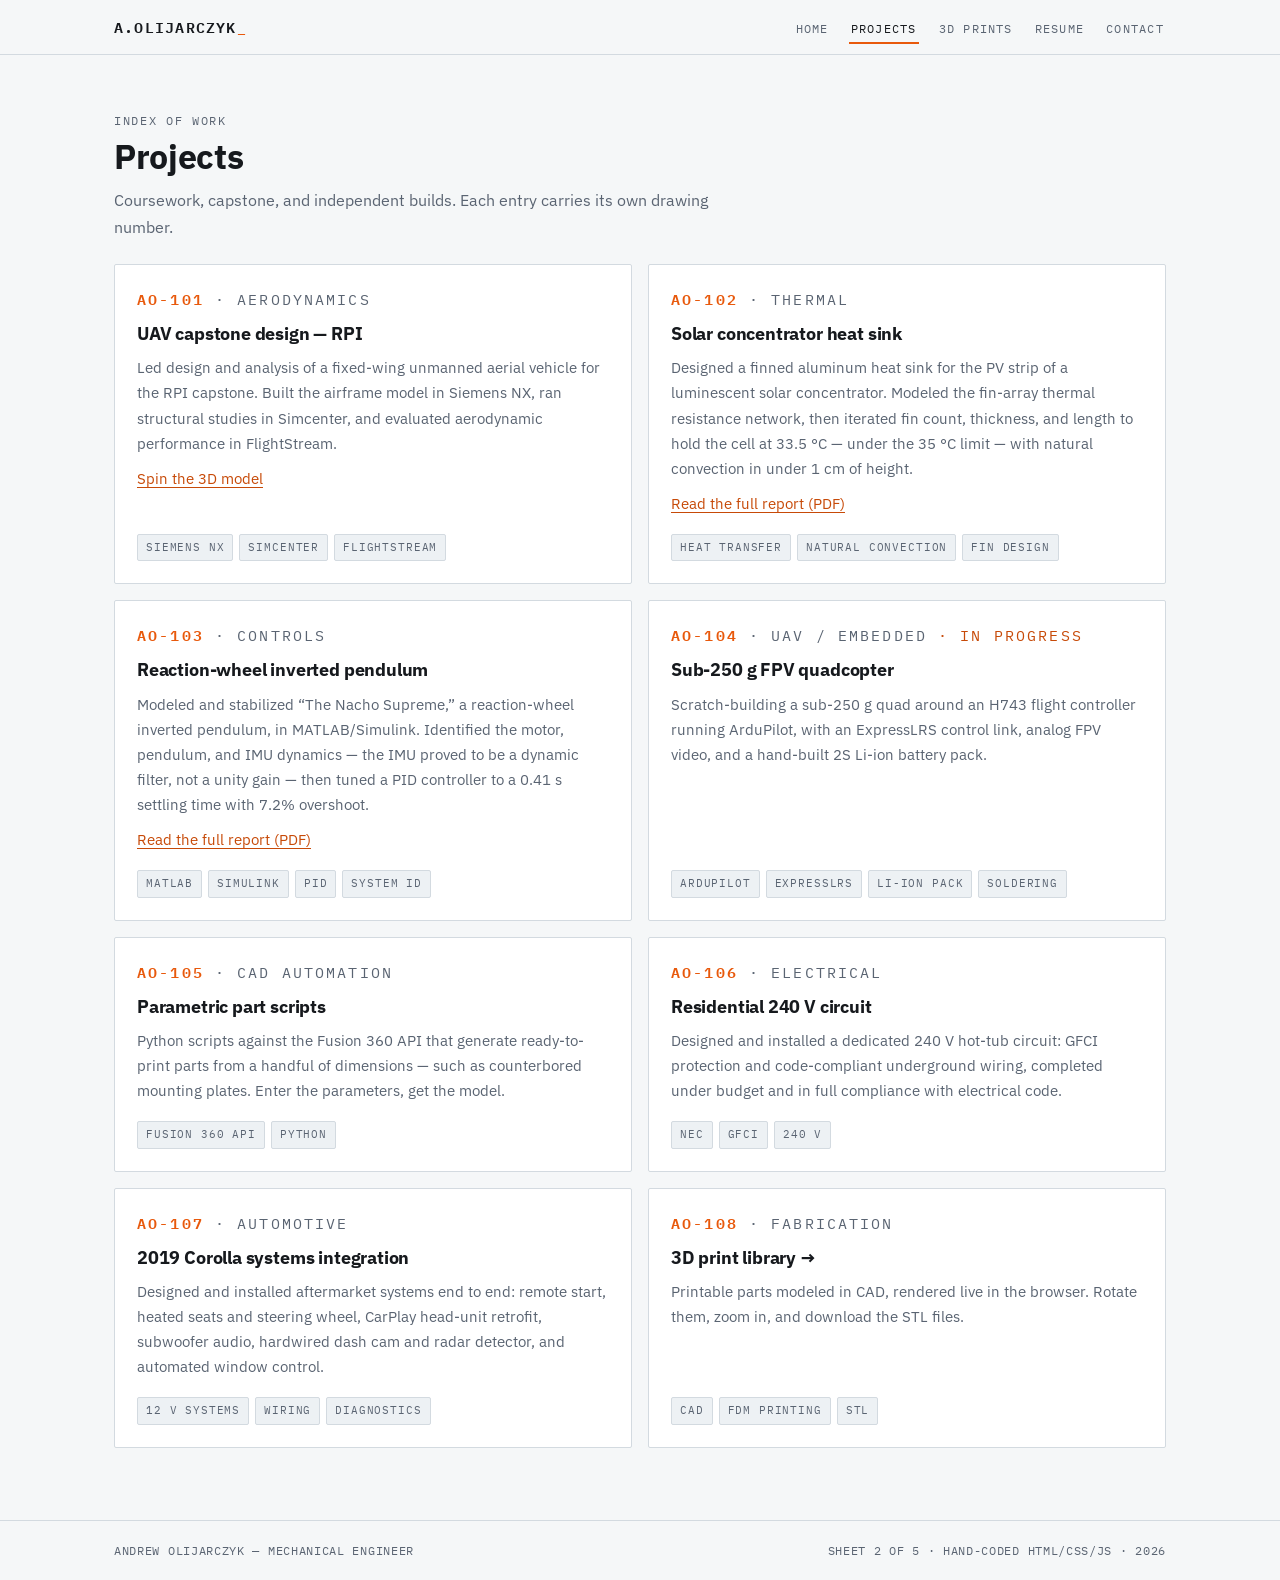
==== projects.html @ d4e7cfff "Add files via upload" ====
<!DOCTYPE html>
<html lang="en">
<head>
  <meta charset="UTF-8">
  <meta name="viewport" content="width=device-width, initial-scale=1.0">
  <title>Projects — Andrew Olijarczyk</title>
  <meta name="description" content="Engineering projects by Andrew Olijarczyk: UAV design, thermal analysis, PID controls, FPV drone build, CAD automation, and code-compliant electrical work.">
  <link rel="icon" type="image/svg+xml" href="favicon.svg">
  <link rel="preconnect" href="https://fonts.googleapis.com">
  <link rel="preconnect" href="https://fonts.gstatic.com" crossorigin>
  <link href="https://fonts.googleapis.com/css2?family=IBM+Plex+Mono:wght@400;500;600&family=IBM+Plex+Sans:wght@400;500;600;700&display=swap" rel="stylesheet">
  <link rel="stylesheet" href="css/style.css">
</head>
<body>

  <header class="site-header">
    <div class="wrap">
      <a class="wordmark" href="index.html">A.OLIJARCZYK<span>_</span></a>
      <nav class="site-nav" aria-label="Main">
        <ul>
          <li><a href="index.html">Home</a></li>
          <li><a class="active" href="projects.html" aria-current="page">Projects</a></li>
          <li><a href="prints.html">3D Prints</a></li>
          <li><a href="resume.html">Resume</a></li>
          <li><a href="contact.html">Contact</a></li>
        </ul>
      </nav>
    </div>
  </header>

  <main class="wrap">

    <section class="section" aria-label="Projects">
      <div class="section-head">
        <p class="eyebrow">INDEX OF WORK</p>
        <h2>Projects</h2>
        <p class="lede">Coursework, capstone, and independent builds. Each entry carries its own drawing number.</p>
      </div>

      <div class="grid cols-2">

        <div class="card">
          <p class="eyebrow"><b>AO-101</b> · AERODYNAMICS</p>
          <h3>UAV capstone design — RPI</h3>
          <p>Led design and analysis of a fixed-wing unmanned aerial vehicle for the RPI capstone. Built the airframe model in Siemens NX, ran structural studies in Simcenter, and evaluated aerodynamic performance in FlightStream.</p>
          <p><a class="text-link" href="prints.html">Spin the 3D model</a></p>
          <div class="chips"><span class="chip">Siemens NX</span><span class="chip">Simcenter</span><span class="chip">FlightStream</span></div>
        </div>

        <div class="card">
          <p class="eyebrow"><b>AO-102</b> · THERMAL</p>
          <h3>Solar concentrator heat sink</h3>
          <p>Designed a finned aluminum heat sink for the PV strip of a luminescent solar concentrator. Modeled the fin-array thermal resistance network, then iterated fin count, thickness, and length to hold the cell at 33.5&nbsp;°C — under the 35&nbsp;°C limit — with natural convection in under 1&nbsp;cm of height.</p>
          <p><a class="text-link" href="reports/heat-transfer-report.pdf">Read the full report (PDF)</a></p>
          <div class="chips"><span class="chip">Heat transfer</span><span class="chip">Natural convection</span><span class="chip">Fin design</span></div>
        </div>

        <div class="card">
          <p class="eyebrow"><b>AO-103</b> · CONTROLS</p>
          <h3>Reaction-wheel inverted pendulum</h3>
          <p>Modeled and stabilized &ldquo;The Nacho Supreme,&rdquo; a reaction-wheel inverted pendulum, in MATLAB/Simulink. Identified the motor, pendulum, and IMU dynamics — the IMU proved to be a dynamic filter, not a unity gain — then tuned a PID controller to a 0.41&nbsp;s settling time with 7.2% overshoot.</p>
          <p><a class="text-link" href="reports/pid-pendulum-report.pdf">Read the full report (PDF)</a></p>
          <div class="chips"><span class="chip">MATLAB</span><span class="chip">Simulink</span><span class="chip">PID</span><span class="chip">System ID</span></div>
        </div>

        <div class="card">
          <p class="eyebrow"><b>AO-104</b> · UAV / EMBEDDED <span class="status">· IN PROGRESS</span></p>
          <h3>Sub-250 g FPV quadcopter</h3>
          <p>Scratch-building a sub-250 g quad around an H743 flight controller running ArduPilot, with an ExpressLRS control link, analog FPV video, and a hand-built 2S Li-ion battery pack.</p>
          <div class="chips"><span class="chip">ArduPilot</span><span class="chip">ExpressLRS</span><span class="chip">Li-ion pack</span><span class="chip">Soldering</span></div>
        </div>

        <div class="card">
          <p class="eyebrow"><b>AO-105</b> · CAD AUTOMATION</p>
          <h3>Parametric part scripts</h3>
          <p>Python scripts against the Fusion 360 API that generate ready-to-print parts from a handful of dimensions — such as counterbored mounting plates. Enter the parameters, get the model.</p>
          <div class="chips"><span class="chip">Fusion 360 API</span><span class="chip">Python</span></div>
        </div>

        <div class="card">
          <p class="eyebrow"><b>AO-106</b> · ELECTRICAL</p>
          <h3>Residential 240 V circuit</h3>
          <p>Designed and installed a dedicated 240 V hot-tub circuit: GFCI protection and code-compliant underground wiring, completed under budget and in full compliance with electrical code.</p>
          <div class="chips"><span class="chip">NEC</span><span class="chip">GFCI</span><span class="chip">240 V</span></div>
        </div>

        <div class="card">
          <p class="eyebrow"><b>AO-107</b> · AUTOMOTIVE</p>
          <h3>2019 Corolla systems integration</h3>
          <p>Designed and installed aftermarket systems end to end: remote start, heated seats and steering wheel, CarPlay head-unit retrofit, subwoofer audio, hardwired dash cam and radar detector, and automated window control.</p>
          <div class="chips"><span class="chip">12 V systems</span><span class="chip">Wiring</span><span class="chip">Diagnostics</span></div>
        </div>

        <a class="card" href="prints.html">
          <p class="eyebrow"><b>AO-108</b> · FABRICATION</p>
          <h3>3D print library →</h3>
          <p>Printable parts modeled in CAD, rendered live in the browser. Rotate them, zoom in, and download the STL files.</p>
          <div class="chips"><span class="chip">CAD</span><span class="chip">FDM printing</span><span class="chip">STL</span></div>
        </a>

      </div>
    </section>

  </main>

  <footer class="site-footer">
    <div class="wrap">
      <span>Andrew Olijarczyk — Mechanical Engineer</span>
      <span>Sheet 2 of 5 · Hand-coded HTML/CSS/JS · 2026</span>
    </div>
  </footer>

</body>
</html>
---- css/style.css ----
/* ============================================================
   olijarczyk.com — stylesheet
   Visual system: engineering drawing sheet.
   Cool drafting white, graphite ink, safety orange accent.
   Type: IBM Plex Sans (display/body) + IBM Plex Mono (labels).
   ============================================================ */

:root {
  --bg: #f5f7f8;
  --paper: #ffffff;
  --ink: #16191d;
  --muted: #5a6472;
  --line: #d3dae0;
  --line-strong: #16191d;
  --accent: #e8590c;
  --accent-dark: #c74a08;
  --tint: #edf1f4;
  --mono: "IBM Plex Mono", ui-monospace, SFMono-Regular, Menlo, monospace;
  --sans: "IBM Plex Sans", system-ui, -apple-system, "Segoe UI", sans-serif;
  --radius: 2px;
}

*,
*::before,
*::after {
  box-sizing: border-box;
  margin: 0;
}

html {
  scroll-behavior: smooth;
}

body {
  font-family: var(--sans);
  background: var(--bg);
  color: var(--ink);
  line-height: 1.65;
  -webkit-font-smoothing: antialiased;
}

img,
svg,
canvas {
  display: block;
  max-width: 100%;
}

h1, h2, h3, h4, h5 {
  line-height: 1.2;
  font-weight: 700;
}

:focus-visible {
  outline: 2px solid var(--accent);
  outline-offset: 2px;
}

::selection {
  background: #f8c9a8;
}

[hidden] {
  display: none !important;
}

.wrap {
  max-width: 1100px;
  margin-inline: auto;
  padding-inline: 24px;
}

/* ---------- header / nav ---------- */

.site-header {
  border-bottom: 1px solid var(--line);
}

.site-header .wrap {
  display: flex;
  align-items: center;
  justify-content: space-between;
  gap: 10px 20px;
  padding-block: 14px;
  flex-wrap: wrap;
}

.wordmark {
  font-family: var(--mono);
  font-weight: 600;
  font-size: 0.95rem;
  letter-spacing: 0.08em;
  text-decoration: none;
  color: var(--ink);
}

.wordmark span {
  color: var(--accent);
}

.site-nav ul {
  display: flex;
  gap: 4px 18px;
  list-style: none;
  padding: 0;
  flex-wrap: wrap;
}

.site-nav a {
  font-family: var(--mono);
  font-size: 0.78rem;
  text-transform: uppercase;
  letter-spacing: 0.1em;
  text-decoration: none;
  color: var(--muted);
  padding: 6px 2px;
  border-bottom: 2px solid transparent;
}

.site-nav a:hover {
  color: var(--ink);
}

.site-nav a.active {
  color: var(--ink);
  border-bottom-color: var(--accent);
}

/* ---------- footer ---------- */

.site-footer {
  border-top: 1px solid var(--line);
  margin-top: 72px;
}

.site-footer .wrap {
  display: flex;
  justify-content: space-between;
  gap: 8px 24px;
  flex-wrap: wrap;
  padding-block: 20px;
  font-family: var(--mono);
  font-size: 0.72rem;
  letter-spacing: 0.06em;
  text-transform: uppercase;
  color: var(--muted);
}

/* ---------- shared text pieces ---------- */

.eyebrow {
  font-family: var(--mono);
  font-size: 0.74rem;
  text-transform: uppercase;
  letter-spacing: 0.14em;
  color: var(--muted);
}

.eyebrow b {
  color: var(--accent);
  font-weight: 600;
}

.eyebrow .status {
  color: var(--accent-dark);
}

.lede {
  color: var(--muted);
  max-width: 62ch;
}

.text-link {
  color: var(--accent-dark);
  text-decoration: underline;
  text-underline-offset: 3px;
}

.text-link:hover {
  color: var(--ink);
}

.section {
  padding-top: 56px;
}

.section-head h2 {
  font-size: clamp(1.6rem, 3vw, 2.1rem);
  letter-spacing: -0.01em;
  margin-top: 6px;
}

.section-head .lede {
  margin-top: 10px;
}

.section-head {
  margin-bottom: 24px;
}

/* ---------- hero: the drawing sheet ---------- */

.sheet {
  position: relative;
  margin-top: 36px;
  border: 1.5px solid var(--line-strong);
  border-radius: var(--radius);
  background-color: var(--paper);
  background-image:
    linear-gradient(rgba(22, 25, 29, 0.045) 1px, transparent 1px),
    linear-gradient(90deg, rgba(22, 25, 29, 0.045) 1px, transparent 1px);
  background-size: 28px 28px;
  padding: clamp(28px, 6vw, 60px);
}

.sheet::before {
  content: "";
  position: absolute;
  inset: 6px;
  border: 1px solid var(--line);
  border-radius: var(--radius);
  pointer-events: none;
}

.hero-name {
  font-size: clamp(2.5rem, 7vw, 4.4rem);
  line-height: 1.03;
  letter-spacing: -0.025em;
  margin-top: 12px;
}

.hero-role {
  margin-top: 16px;
  font-size: clamp(1.05rem, 2vw, 1.25rem);
  font-weight: 500;
  max-width: 46ch;
}

.hero-copy {
  margin-top: 14px;
  color: var(--muted);
  max-width: 64ch;
}

.hero-actions {
  display: flex;
  gap: 12px;
  margin-top: 28px;
  flex-wrap: wrap;
  position: relative;
  z-index: 1;
}

/* title block — bottom-right corner, like a real drawing */

.titleblock {
  margin-top: 40px;
  margin-left: auto;
  width: fit-content;
  max-width: 100%;
  border: 1.5px solid var(--line-strong);
  background: var(--paper);
  position: relative;
  z-index: 1;
}

.tb-row {
  display: flex;
}

.tb-row + .tb-row {
  border-top: 1px solid var(--line-strong);
}

.tb-cell {
  flex: 1 1 auto;
  min-width: 96px;
  padding: 8px 14px 9px;
}

.tb-cell + .tb-cell {
  border-left: 1px solid var(--line-strong);
}

.tb-title {
  flex: 2 1 auto;
}

.tb-label {
  display: block;
  font-family: var(--mono);
  font-size: 0.58rem;
  letter-spacing: 0.14em;
  text-transform: uppercase;
  color: var(--muted);
}

.tb-value {
  font-family: var(--mono);
  font-size: 0.8rem;
  font-weight: 600;
  letter-spacing: 0.04em;
  white-space: nowrap;
}

/* ---------- buttons ---------- */

.btn {
  display: inline-block;
  font-family: var(--mono);
  font-size: 0.8rem;
  text-transform: uppercase;
  letter-spacing: 0.1em;
  padding: 12px 20px;
  border: 1.5px solid var(--ink);
  border-radius: var(--radius);
  color: var(--ink);
  text-decoration: none;
  background: var(--paper);
  cursor: pointer;
  transition: background 0.15s, color 0.15s, border-color 0.15s;
}

.btn:hover {
  background: var(--ink);
  color: #fff;
}

.btn-primary {
  background: var(--accent);
  border-color: var(--accent);
  color: #fff;
}

.btn-primary:hover {
  background: var(--accent-dark);
  border-color: var(--accent-dark);
  color: #fff;
}

/* ---------- cards + grids ---------- */

.grid {
  display: grid;
  gap: 16px;
}

.cols-3 {
  grid-template-columns: repeat(3, 1fr);
}

.cols-2 {
  grid-template-columns: repeat(2, 1fr);
}

.card {
  border: 1px solid var(--line);
  background: var(--paper);
  border-radius: var(--radius);
  padding: 22px;
  display: flex;
  flex-direction: column;
  gap: 10px;
}

a.card {
  text-decoration: none;
  color: inherit;
  transition: transform 0.15s, border-color 0.15s, box-shadow 0.15s;
}

a.card:hover {
  border-color: var(--ink);
  transform: translateY(-2px);
  box-shadow: 0 6px 16px rgba(22, 25, 29, 0.08);
}

.card h3 {
  font-size: 1.12rem;
  letter-spacing: -0.01em;
  line-height: 1.3;
}

.card p {
  color: var(--muted);
  font-size: 0.95rem;
}

.chips {
  display: flex;
  flex-wrap: wrap;
  gap: 6px;
  margin-top: auto;
  padding-top: 8px;
}

.chip {
  font-family: var(--mono);
  font-size: 0.66rem;
  text-transform: uppercase;
  letter-spacing: 0.08em;
  border: 1px solid var(--line);
  background: var(--tint);
  padding: 4px 8px;
  border-radius: var(--radius);
  color: var(--muted);
}

/* wide banner card */

.teaser {
  border: 1.5px solid var(--line-strong);
  background: var(--paper);
  border-radius: var(--radius);
  padding: 28px;
  display: flex;
  justify-content: space-between;
  align-items: center;
  gap: 16px 24px;
  flex-wrap: wrap;
}

.teaser h3 {
  font-size: 1.3rem;
}

.teaser p {
  color: var(--muted);
  max-width: 52ch;
  margin-top: 6px;
}

/* ---------- 3D prints page ---------- */

.prints-layout {
  display: grid;
  grid-template-columns: minmax(0, 1fr) 300px;
  gap: 20px;
  margin-top: 4px;
  align-items: start;
}

.viewer-pane {
  border: 1.5px solid var(--line-strong);
  background: var(--paper);
  border-radius: var(--radius);
  overflow: hidden;
}

.stage {
  position: relative;
  aspect-ratio: 4 / 3;
  background-image:
    linear-gradient(rgba(22, 25, 29, 0.04) 1px, transparent 1px),
    linear-gradient(90deg, rgba(22, 25, 29, 0.04) 1px, transparent 1px);
  background-size: 28px 28px;
}

.stage canvas {
  width: 100%;
  height: 100%;
}

.viewer-msg {
  position: absolute;
  inset: 0;
  display: flex;
  align-items: center;
  justify-content: center;
  text-align: center;
  padding: 24px;
  font-family: var(--mono);
  font-size: 0.8rem;
  line-height: 1.7;
  color: var(--muted);
  background: var(--paper);
}

.viewer-hint {
  position: absolute;
  left: 12px;
  bottom: 10px;
  font-family: var(--mono);
  font-size: 0.62rem;
  text-transform: uppercase;
  letter-spacing: 0.1em;
  color: var(--muted);
  pointer-events: none;
}

.viewer-meta {
  border-top: 1px solid var(--line);
  padding: 18px 20px;
  display: flex;
  justify-content: space-between;
  align-items: flex-start;
  gap: 14px 20px;
  flex-wrap: wrap;
}

.viewer-meta h3 {
  font-size: 1.05rem;
}

.m-mat {
  display: block;
  font-family: var(--mono);
  font-size: 0.68rem;
  text-transform: uppercase;
  letter-spacing: 0.1em;
  color: var(--accent-dark);
  margin-top: 5px;
}

.viewer-meta p {
  color: var(--muted);
  font-size: 0.92rem;
  margin-top: 8px;
  max-width: 48ch;
}

.model-list {
  display: flex;
  flex-direction: column;
  gap: 10px;
}

.model-btn {
  text-align: left;
  font: inherit;
  background: var(--paper);
  border: 1px solid var(--line);
  border-radius: var(--radius);
  padding: 14px 16px;
  cursor: pointer;
  transition: border-color 0.15s;
}

.model-btn:hover {
  border-color: var(--ink);
}

.model-btn.active {
  border-color: var(--accent);
  box-shadow: inset 3px 0 0 var(--accent);
}

.mb-name {
  display: block;
  font-weight: 600;
  font-size: 0.95rem;
}

.mb-file {
  display: block;
  font-family: var(--mono);
  font-size: 0.66rem;
  color: var(--muted);
  margin-top: 3px;
  letter-spacing: 0.05em;
}

/* ---------- resume page ---------- */

.resume-head {
  display: flex;
  justify-content: space-between;
  align-items: flex-end;
  gap: 16px;
  flex-wrap: wrap;
  margin-bottom: 8px;
}

.resume-contactline {
  margin-top: 10px;
  font-family: var(--mono);
  font-size: 0.78rem;
  letter-spacing: 0.05em;
  color: var(--muted);
}

.resume-grid {
  display: grid;
  grid-template-columns: minmax(0, 1fr) 280px;
  gap: 36px;
  margin-top: 28px;
  align-items: start;
}

.r-block + .r-block {
  margin-top: 36px;
}

.r-block h3 {
  font-family: var(--mono);
  font-size: 0.78rem;
  font-weight: 600;
  text-transform: uppercase;
  letter-spacing: 0.14em;
  border-bottom: 1.5px solid var(--line-strong);
  padding-bottom: 8px;
  margin-bottom: 16px;
}

.r-entry + .r-entry {
  margin-top: 24px;
}

.r-top {
  display: flex;
  justify-content: space-between;
  align-items: baseline;
  gap: 8px 16px;
  flex-wrap: wrap;
}

.r-entry h4 {
  font-size: 1.05rem;
}

.r-where {
  color: var(--muted);
  font-size: 0.95rem;
  margin-top: 2px;
}

.r-date {
  font-family: var(--mono);
  font-size: 0.72rem;
  color: var(--muted);
  letter-spacing: 0.06em;
  white-space: nowrap;
}

.r-entry ul {
  margin: 10px 0 0 18px;
  padding: 0;
  color: var(--muted);
  font-size: 0.95rem;
  display: grid;
  gap: 6px;
}

.aside-card {
  border: 1px solid var(--line);
  background: var(--paper);
  border-radius: var(--radius);
  padding: 20px;
}

.skill-group + .skill-group {
  margin-top: 18px;
}

.skill-group h5 {
  font-family: var(--mono);
  font-size: 0.68rem;
  font-weight: 600;
  text-transform: uppercase;
  letter-spacing: 0.12em;
  color: var(--muted);
  margin-bottom: 8px;
}

.skill-group p {
  font-size: 0.92rem;
}

/* ---------- contact page ---------- */

.contact-grid {
  display: grid;
  grid-template-columns: 1fr 1fr;
  gap: 16px;
  margin-top: 4px;
}

.big-mail {
  font-size: 1.15rem;
  font-weight: 600;
  word-break: break-all;
}

/* ---------- responsive ---------- */

@media (max-width: 940px) {
  .cols-3 {
    grid-template-columns: 1fr 1fr;
  }
  .prints-layout,
  .resume-grid {
    grid-template-columns: 1fr;
  }
}

@media (max-width: 680px) {
  .cols-3,
  .cols-2,
  .contact-grid {
    grid-template-columns: 1fr;
  }
  .titleblock {
    width: 100%;
  }
  .tb-cell {
    min-width: 0;
    padding: 7px 10px;
  }
  .tb-value {
    font-size: 0.72rem;
    white-space: normal;
  }
  .site-footer .wrap {
    flex-direction: column;
    gap: 4px;
  }
}

@media (prefers-reduced-motion: reduce) {
  html {
    scroll-behavior: auto;
  }
  * {
    transition: none !important;
    animation: none !important;
  }
}
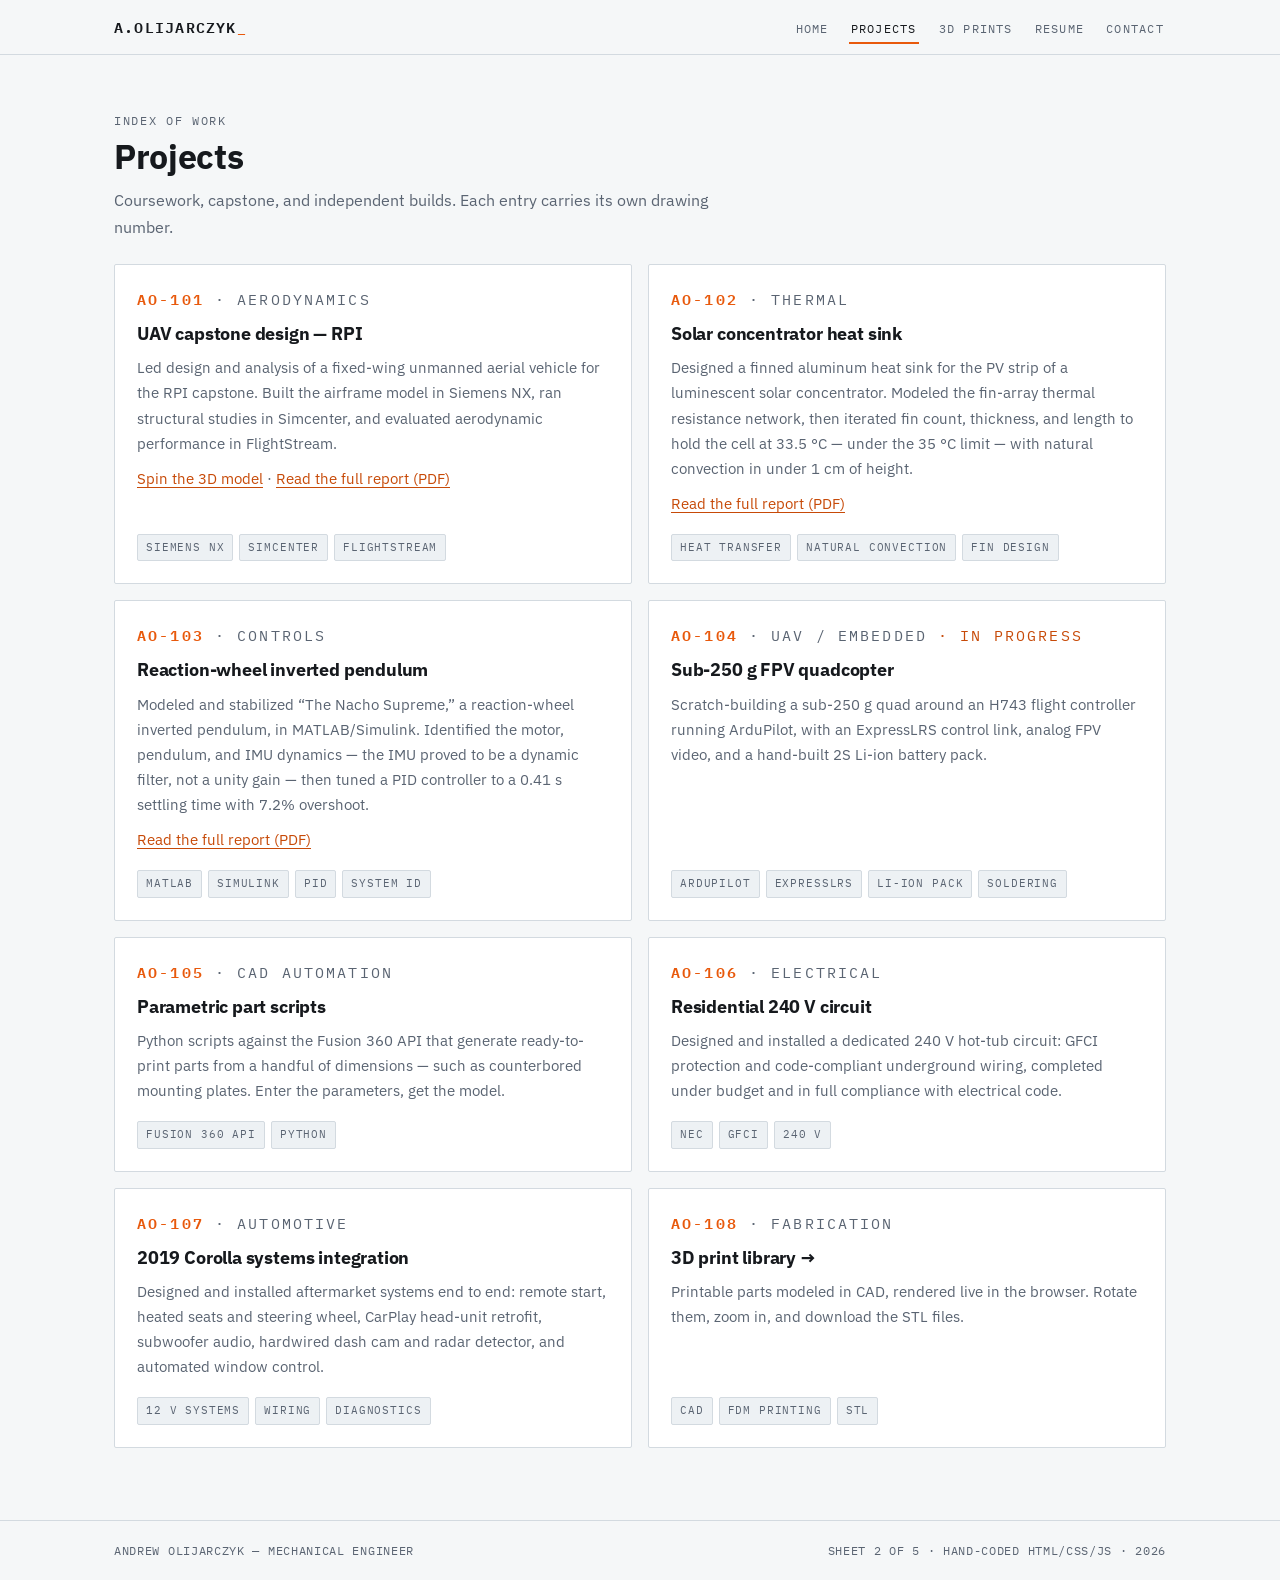
==== commit 001dcf72: "Update resume and add UAV capstone report Swap in the latest resume PDF, link the Angel One final de" ====
--- a/projects.html
+++ b/projects.html
@@ -43,7 +43,7 @@
           <p class="eyebrow"><b>AO-101</b> · AERODYNAMICS</p>
           <h3>UAV capstone design — RPI</h3>
           <p>Led design and analysis of a fixed-wing unmanned aerial vehicle for the RPI capstone. Built the airframe model in Siemens NX, ran structural studies in Simcenter, and evaluated aerodynamic performance in FlightStream.</p>
-          <p><a class="text-link" href="prints.html">Spin the 3D model</a></p>
+          <p><a class="text-link" href="prints.html">Spin the 3D model</a> &middot; <a class="text-link" href="reports/uav-capstone-report.pdf">Read the full report (PDF)</a></p>
           <div class="chips"><span class="chip">Siemens NX</span><span class="chip">Simcenter</span><span class="chip">FlightStream</span></div>
         </div>
 
